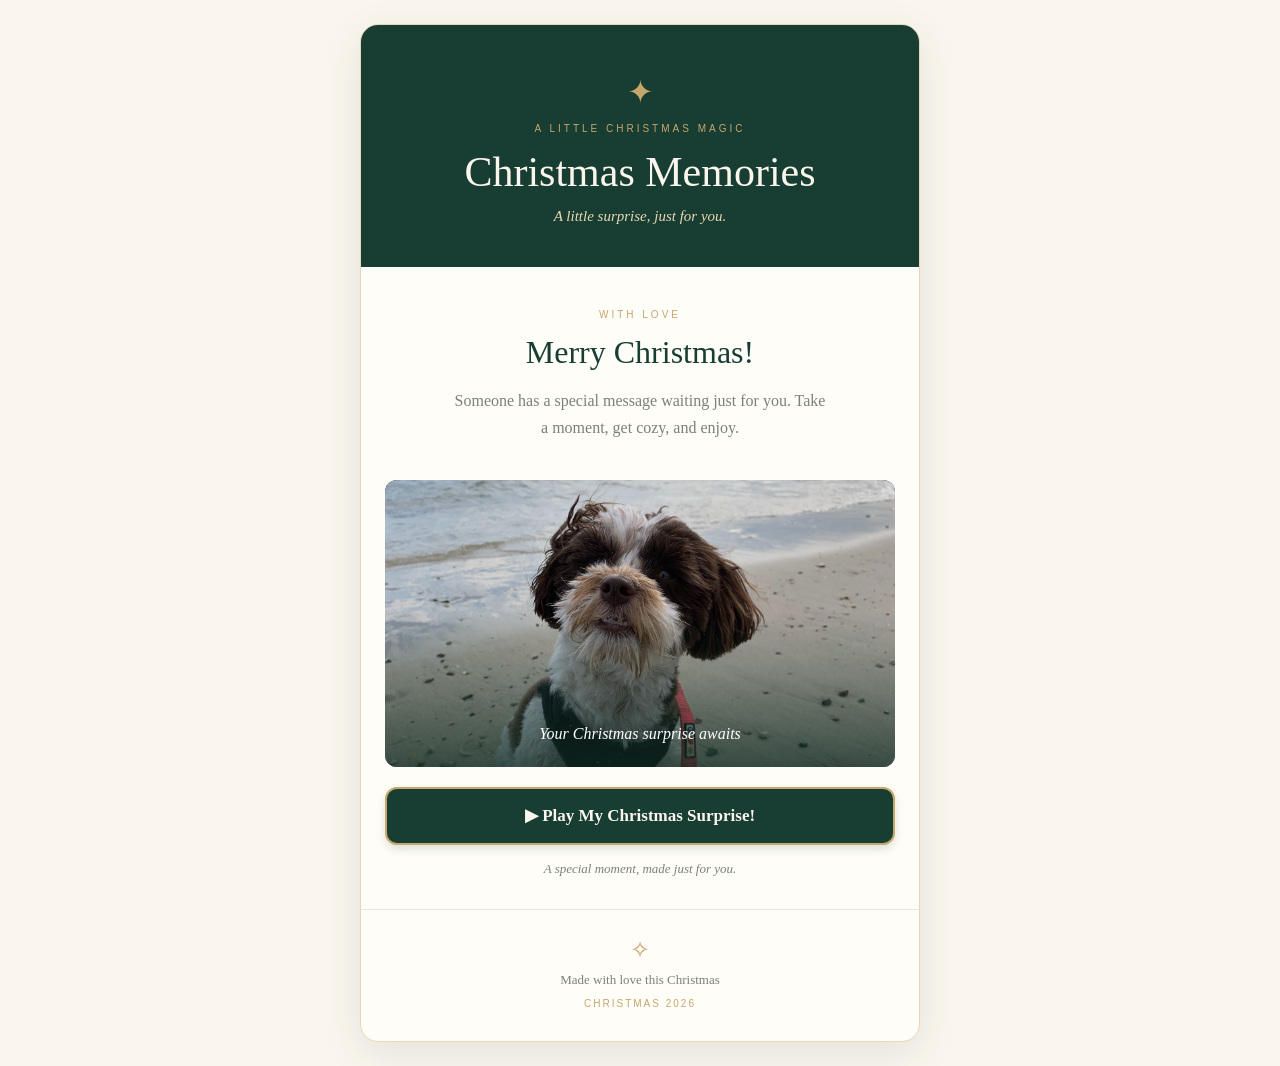
==== index.html @ 9f6c5f21 "Complete Luna Christmas Prototype" ====
<!DOCTYPE html>
<html lang="en">
<head>
  <meta charset="UTF-8">
  <meta name="viewport" content="width=device-width, initial-scale=1.0">
  <meta name="theme-color" content="#183d32">
  <title>Christmas Memories</title>
  <link rel="stylesheet" href="style.css">
</head>
<body>
  <main class="christmas-card">
    <header class="site-header">
      <div class="ornament">✦</div>
      <p class="eyebrow">A LITTLE CHRISTMAS MAGIC</p>
      <h1>Christmas Memories</h1>
      <p class="subtitle">A little surprise, just for you.</p>
    </header>

    <section class="welcome">
      <p class="eyebrow">WITH LOVE</p>
      <h2>Merry Christmas!</h2>
      <p>
        Someone has a special message waiting just for you.
        Take a moment, get cozy, and enjoy.
      </p>
    </section>


<section class="video-section">

  <div class="video-frame">

  <video id="surprise-video" controls playsinline preload="metadata">
    Your browser does not support video playback.
  </video>

  <div id="video-message" class="video-message">
    A special Christmas message for you ❤️
  </div>

  <div id="video-placeholder" class="video-placeholder">
    <img src="images/luna.jpeg" alt="Luna's Christmas portrait">
    <div class="image-overlay">
      <p>Your Christmas surprise awaits</p>
    </div>
  </div>

</div>

  <button id="play-surprise" class="surprise-button">
    ▶ Play My Christmas Surprise!
  </button>
  <p class="video-caption">
    A special moment, made just for you.
  </p>

</section>

    <footer>
      <div class="footer-star">✧</div>
      <p>Made with love this Christmas</p>
      <p class="year">Christmas 2026</p>
    </footer>
  </main>

  <script src="app.js"></script>
</body>
</html>
---- style.css ----
/* =================================
   CHRISTMAS MEMORIES
   Warm & Cozy Christmas Theme
================================= */

:root {
  --evergreen: #183d32;
  --deep-green: #102c24;
  --cream: #faf6ed;
  --warm-white: #fffdf8;
  --gold: #c5a66b;
  --soft-gold: #e8d7b3;
  --text: #34443b;
  --muted: #7b8177;
}

* {
  margin: 0;
  padding: 0;
  box-sizing: border-box;
}

body {
  min-height: 100vh;
  background: var(--cream);
  color: var(--text);
  font-family: Georgia, "Times New Roman", serif;
  padding: 24px 16px;
}

.christmas-card {
  max-width: 560px;
  margin: 0 auto;
  background: var(--warm-white);
  border: 1px solid var(--soft-gold);
  border-radius: 18px;
  overflow: hidden;
  box-shadow: 0 12px 40px rgba(24, 61, 50, 0.10);
}

/* HEADER */

.site-header {
  background: var(--evergreen);
  color: var(--cream);
  text-align: center;
  padding: 48px 24px 42px;
  position: relative;
}

.ornament {
  color: var(--gold);
  font-size: 32px;
  margin-bottom: 12px;
}

.eyebrow {
  font-family: Arial, sans-serif;
  font-size: 10px;
  letter-spacing: 3px;
  text-transform: uppercase;
  color: var(--gold);
  margin-bottom: 14px;
}

.site-header h1 {
  font-size: clamp(30px, 8vw, 42px);
  font-weight: normal;
  line-height: 1.15;
}

.subtitle {
  font-size: 15px;
  font-style: italic;
  color: var(--soft-gold);
  margin-top: 12px;
}

/* WELCOME */

.welcome {
  text-align: center;
  padding: 42px 30px 28px;
}

.welcome h2 {
  color: var(--evergreen);
  font-size: 32px;
  font-weight: normal;
  margin-bottom: 16px;
}

.welcome > p:last-child {
  font-size: 16px;
  line-height: 1.7;
  color: var(--muted);
  max-width: 380px;
  margin: 0 auto;
}

/* VIDEO */

.video-section {
  padding: 10px 24px 32px;
}

.video-frame {
  position: relative;
  background: var(--deep-green);
  border-radius: 12px;
  overflow: hidden;
  aspect-ratio: 16 / 9;
  display: flex;
  align-items: center;
  justify-content: center;
}

.video-frame video {
  display: none;
  width: 100%;
  height: 100%;
  object-fit: contain;
}

.video-frame video.active {
  display: block;
}

.video-placeholder {
  color: var(--cream);
  text-align: center;
}

.play-icon {
  display: inline-flex;
  align-items: center;
  justify-content: center;
  width: 58px;
  height: 58px;
  border: 1px solid var(--gold);
  border-radius: 50%;
  color: var(--gold);
  font-size: 20px;
  padding-left: 4px;
  margin-bottom: 14px;
}

.video-placeholder {
  position: absolute;
  inset: 0;
  width: 100%;
  height: 100%;
  color: var(--cream);
  text-align: center;
  overflow: hidden;
}

.video-placeholder img {
  width: 100%;
  height: 100%;
  object-fit: cover;
  display: block;
}

.image-overlay {
  position: absolute;
  inset: 0;
  display: flex;
  align-items: flex-end;
  justify-content: center;
  padding: 24px;
  background: linear-gradient(
    transparent 45%,
    rgba(16, 44, 36, 0.75)
  );
}

.image-overlay p {
  color:white;
  font-size: 16px;
  font-style: italic;
}

.video-caption {
  text-align: center;
  font-size: 13px;
  font-style: italic;
  color: var(--muted);
  margin-top: 16px;
}

/* FOOTER */

footer {
  text-align: center;
  padding: 26px 20px 32px;
  border-top: 1px solid #eee7d9;
  color: var(--muted);
}

.footer-star {
  color: var(--gold);
  font-size: 24px;
  margin-bottom: 8px;
}

footer p {
  font-size: 13px;
}

footer .year {
  font-family: Arial, sans-serif;
  font-size: 10px;
  letter-spacing: 2px;
  text-transform: uppercase;
  margin-top: 10px;
  color: var(--gold);
}

/* MOBILE ADJUSTMENTS */

@media (max-width: 480px) {
  body {
    padding: 12px;
  }

  .site-header {
    padding: 38px 18px 34px;
  }

  .welcome {
    padding: 34px 22px 24px;
  }

  .welcome h2 {
    font-size: 28px;
  }

  .video-section {
    padding: 8px 16px 28px;
  }
}
.surprise-button {
  display: block;
  width: 100%;
  min-height: 58px;
  margin: 20px auto 0;
  padding: 16px 20px;
  background: var(--evergreen);
  color: var(--cream);
  border: 2px solid var(--gold);
  border-radius: 12px;
  font-family: Georgia, serif;
  font-size: 17px;
  font-weight: bold;
  cursor: pointer;
  box-shadow: 0 4px 10px rgba(24, 61, 50, 0.15);
}

.surprise-button:active {
  transform: scale(0.98);
  background: var(--deep-green);
}
.video-message {
  display: none;
  position: absolute;
  bottom: 42px;
  left: 0;
  width: 100%;
  padding: 18px 12px;
  background: rgba(16, 44, 36, 0.35);
  color: var(--cream);
  text-align: center;
  font-family: Georgia, serif;
  font-size: 15px;
  font-style: italic;
  line-height: 1.4;
  z-index: 5;
  pointer-events: none;
}

.video-message.active {
  display: block;
}
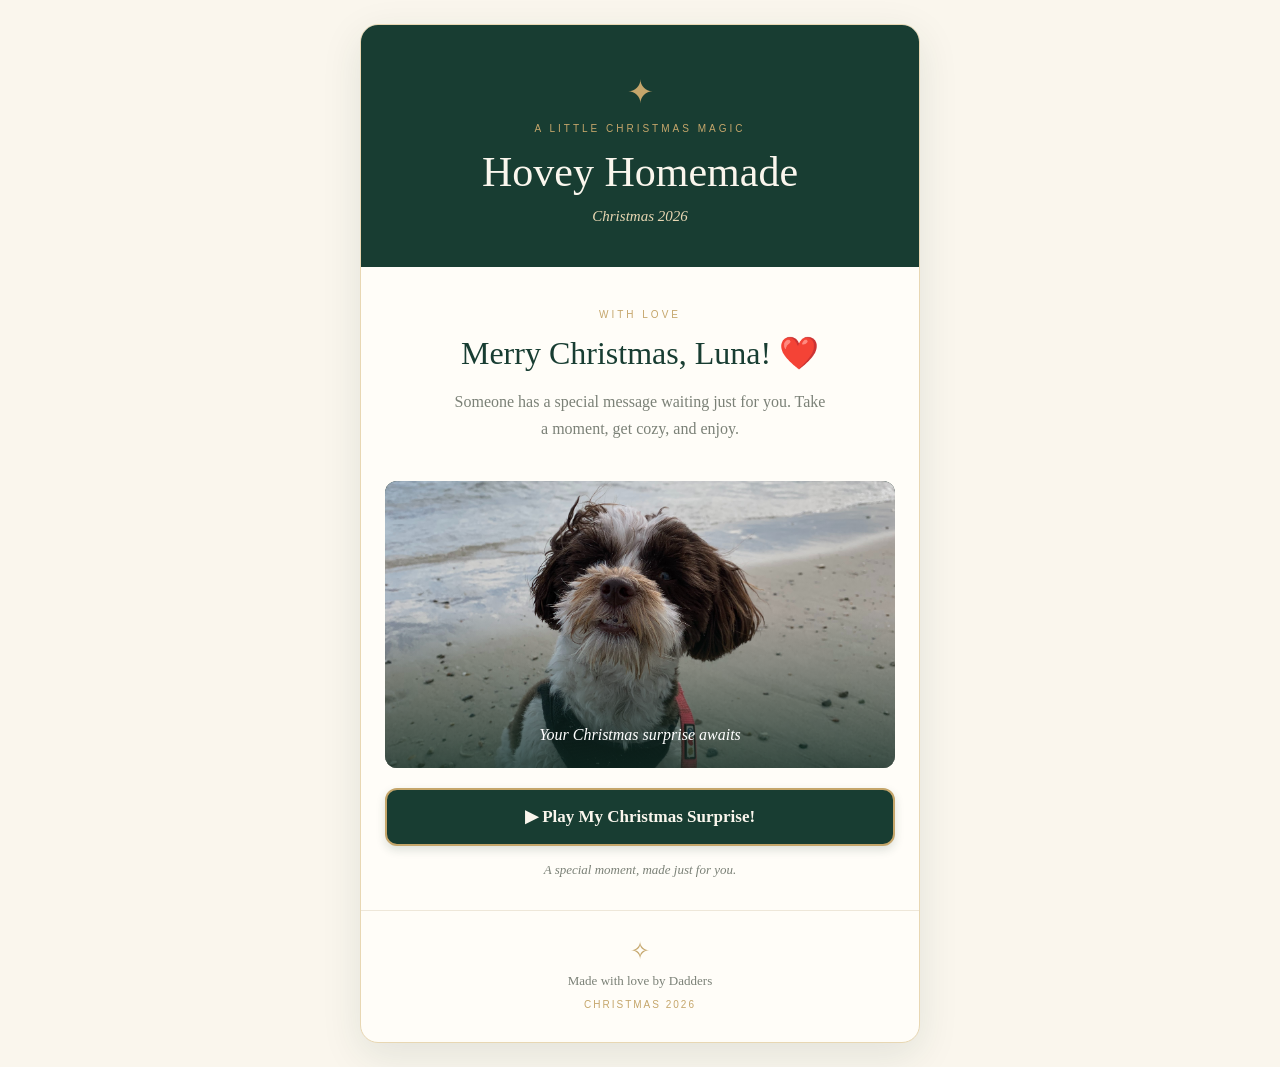
==== commit b5f23099: "Customizable Updates Started working on custom messages and headers for everyone." ====
--- a/index.html
+++ b/index.html
@@ -1,11 +1,10 @@
-
 <!DOCTYPE html>
 <html lang="en">
 <head>
   <meta charset="UTF-8">
   <meta name="viewport" content="width=device-width, initial-scale=1.0">
   <meta name="theme-color" content="#183d32">
-  <title>Christmas Memories</title>
+  <title>Hovey Homemade Christmas 2026</title>
   <link rel="stylesheet" href="style.css">
 </head>
 <body>
@@ -13,57 +12,53 @@
     <header class="site-header">
       <div class="ornament">✦</div>
       <p class="eyebrow">A LITTLE CHRISTMAS MAGIC</p>
-      <h1>Christmas Memories</h1>
-      <p class="subtitle">A little surprise, just for you.</p>
+      <h1>Hovey Homemade</h1>
+      <p class="subtitle">Christmas 2026</p>
     </header>
 
     <section class="welcome">
       <p class="eyebrow">WITH LOVE</p>
-      <h2>Merry Christmas!</h2>
+      <h2 id="christmas-greeting">Merry Christmas!</h2>
       <p>
         Someone has a special message waiting just for you.
         Take a moment, get cozy, and enjoy.
       </p>
     </section>
 
+    <section class="video-section">
+      <div class="video-frame">
+        <video id="surprise-video" controls playsinline preload="metadata">
+          Your browser does not support video playback.
+        </video>
 
-<section class="video-section">
+        <div id="video-message" class="video-message">
+          A special Christmas message for you ❤️
+        </div>
 
-  <div class="video-frame">
+        <div id="video-placeholder" class="video-placeholder">
+          <img id="recipient-photo" src="images/luna.jpeg" alt="Luna's Christmas portrait">
+          <div class="image-overlay">
+            <p>Your Christmas surprise awaits</p>
+          </div>
+        </div>
+      </div>
 
-  <video id="surprise-video" controls playsinline preload="metadata">
-    Your browser does not support video playback.
-  </video>
+      <button id="play-surprise" class="surprise-button">
+        ▶ Play My Christmas Surprise!
+      </button>
 
-  <div id="video-message" class="video-message">
-    A special Christmas message for you ❤️
-  </div>
-
-  <div id="video-placeholder" class="video-placeholder">
-    <img src="images/luna.jpeg" alt="Luna's Christmas portrait">
-    <div class="image-overlay">
-      <p>Your Christmas surprise awaits</p>
-    </div>
-  </div>
-
-</div>
-
-  <button id="play-surprise" class="surprise-button">
-    ▶ Play My Christmas Surprise!
-  </button>
-  <p class="video-caption">
-    A special moment, made just for you.
-  </p>
-
-</section>
+      <p class="video-caption">
+        A special moment, made just for you.
+      </p>
+    </section>
 
     <footer>
       <div class="footer-star">✧</div>
-      <p>Made with love this Christmas</p>
-      <p class="year">Christmas 2026</p>
+      <p id="made-with-love">Made with love</p>
+      <p class="year" id="christmas-year">Christmas 2026</p>
     </footer>
   </main>
 
   <script src="app.js"></script>
 </body>
-</html>
+</html>
--- a/style.css
+++ b/style.css
@@ -236,10 +236,13 @@
   .welcome h2 {
     font-size: 28px;
   }
-
+  .video-message {
+    bottom: 15%;  
+  }
   .video-section {
     padding: 8px 16px 28px;
   }
+  
 }
 .surprise-button {
   display: block;
@@ -265,7 +268,7 @@
 .video-message {
   display: none;
   position: absolute;
-  bottom: 42px;
+  bottom: 32px;
   left: 0;
   width: 100%;
   padding: 18px 12px;
